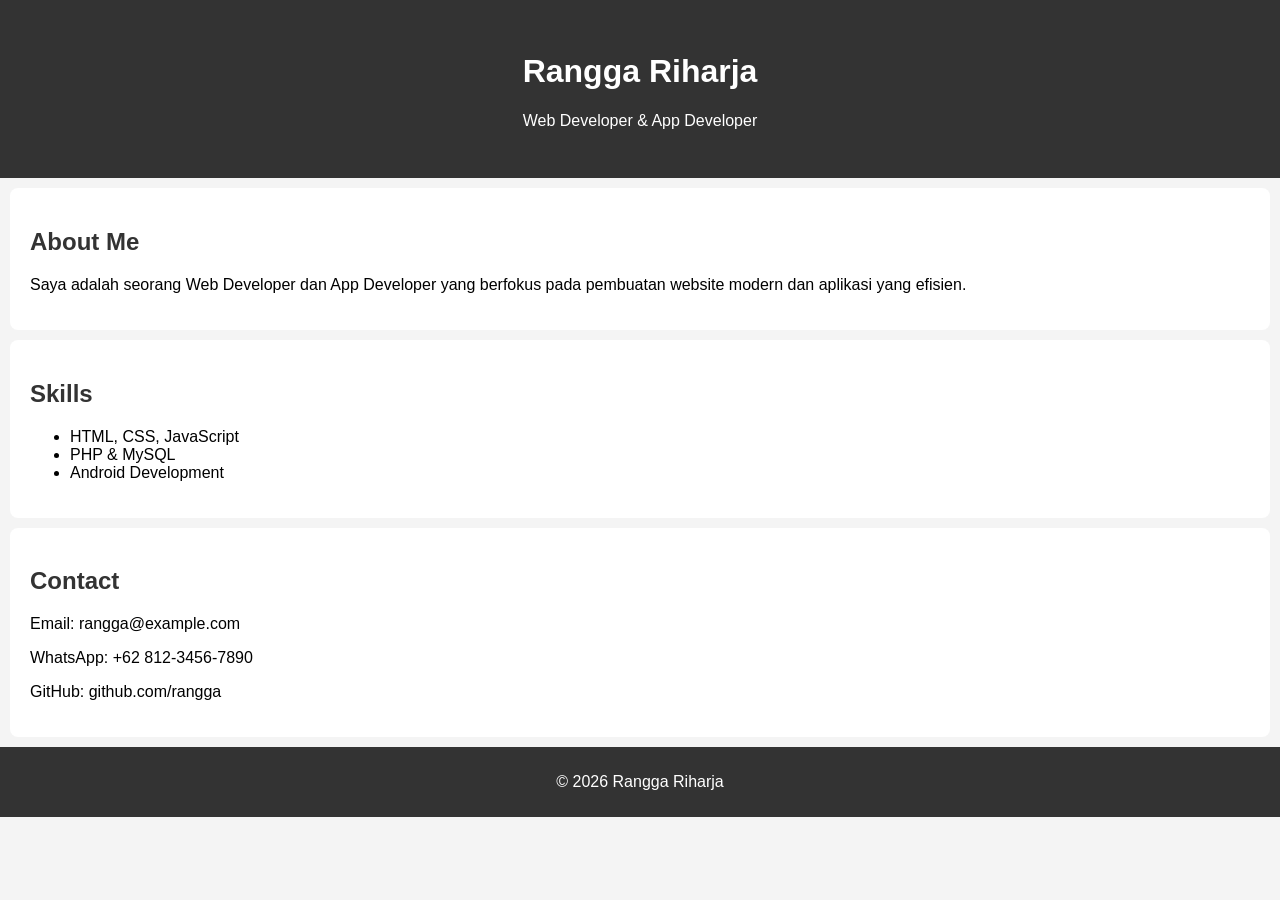
==== index.html @ 04a5b50a "Add files via upload" ====
<!DOCTYPE html>
<html lang="en">
<head>
    <meta charset="UTF-8">
    <meta name="viewport" content="width=device-width, initial-scale=1.0">
    <title>Rangga Riharja - Portfolio</title>
    <link rel="stylesheet" href="style.css">
</head>
<body>
    <header>
        <h1>Rangga Riharja</h1>
        <p>Web Developer & App Developer</p>
    </header>

    <section class="about">
        <h2>About Me</h2>
        <p>Saya adalah seorang Web Developer dan App Developer yang berfokus pada pembuatan website modern dan aplikasi yang efisien.</p>
    </section>

    <section class="skills">
        <h2>Skills</h2>
        <ul>
            <li>HTML, CSS, JavaScript</li>
            <li>PHP & MySQL</li>
            <li>Android Development</li>
        </ul>
    </section>

    <section class="contact">
        <h2>Contact</h2>
        <p>Email: rangga@example.com</p>
        <p>WhatsApp: +62 812-3456-7890</p>
        <p>GitHub: github.com/rangga</p>
    </section>

    <footer>
        <p>© 2026 Rangga Riharja</p>
    </footer>
</body>
</html>
---- style.css ----
body {
    font-family: Arial, sans-serif;
    margin: 0;
    background: #f4f4f4;
}

header {
    background: #333;
    color: white;
    text-align: center;
    padding: 2rem 0;
}

section {
    padding: 20px;
    margin: 10px;
    background: white;
    border-radius: 8px;
}

h2 {
    color: #333;
}

footer {
    text-align: center;
    padding: 10px;
    background: #333;
    color: white;
}
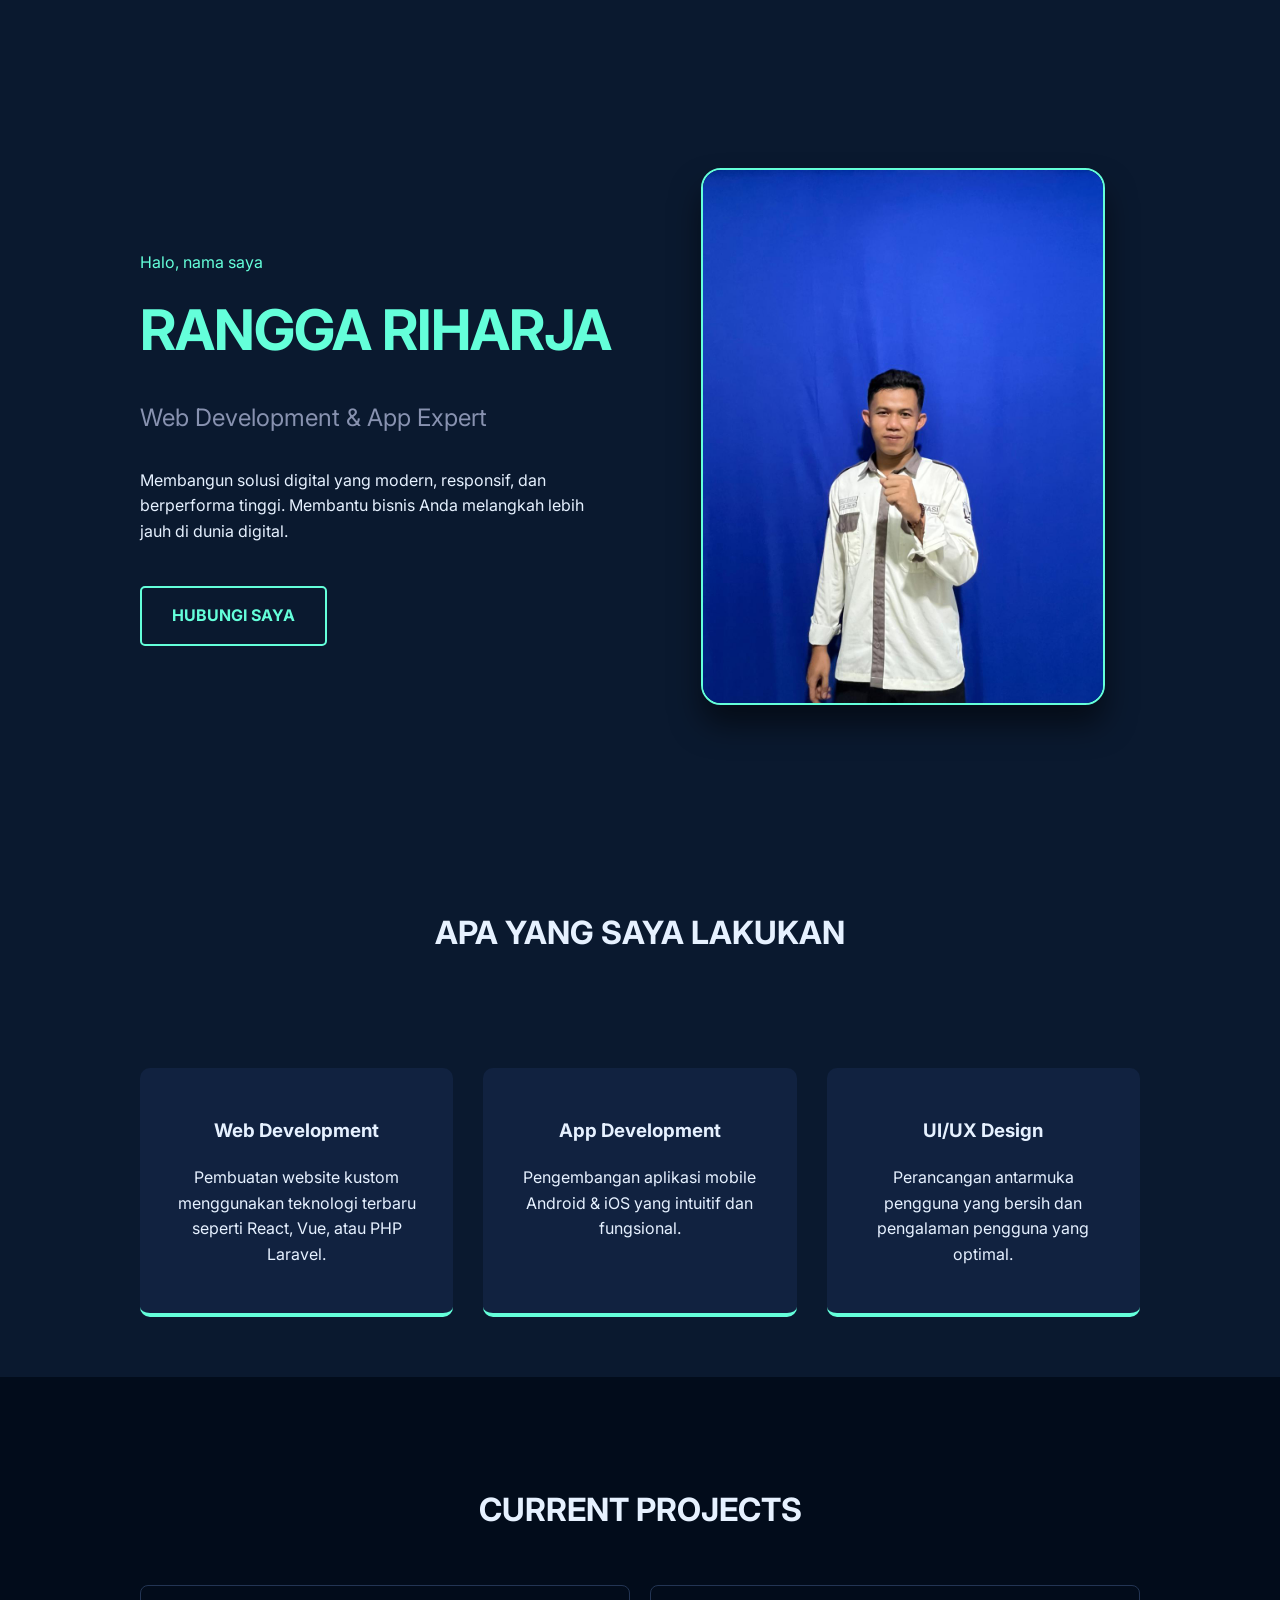
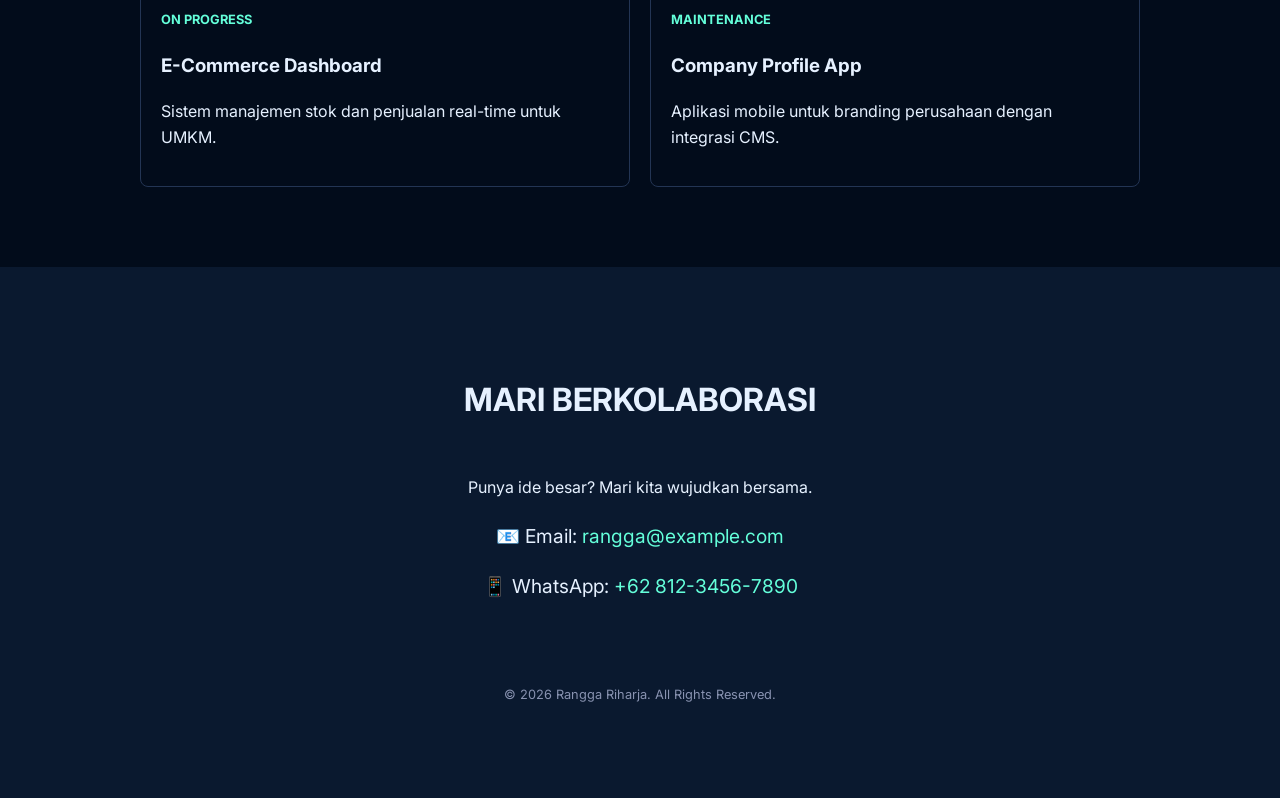
==== commit 20b19896: "Add files via upload" ====
--- a/index.html
+++ b/index.html
@@ -1,40 +1,219 @@
 <!DOCTYPE html>
-<html lang="en">
+<html lang="id">
 <head>
     <meta charset="UTF-8">
     <meta name="viewport" content="width=device-width, initial-scale=1.0">
-    <title>Rangga Riharja - Portfolio</title>
-    <link rel="stylesheet" href="style.css">
+    <title>Rangga Riharja | Web & App Developer</title>
+    <link href="https://fonts.googleapis.com/css2?family=Inter:wght@400;700;900&display=swap" rel="stylesheet">
+    <style>
+        :root {
+            --bg-color: #0a192f;
+            --secondary-bg: #112240;
+            --accent-color: #64ffda;
+            --text-main: #e6f1ff;
+            --text-dim: #8892b0;
+        }
+
+        body {
+            background-color: var(--bg-color);
+            color: var(--text-main);
+            font-family: 'Inter', sans-serif;
+            margin: 0;
+            padding: 0;
+            line-height: 1.6;
+        }
+
+        .container {
+            max-width: 1000px;
+            margin: 0 auto;
+            padding: 0 20px;
+        }
+
+        /* --- HERO SECTION --- */
+        header {
+            padding: 80px 0;
+            display: flex;
+            align-items: center;
+            gap: 50px;
+            min-height: 80vh;
+        }
+
+        .hero-text { flex: 1; }
+        
+        .hero-image {
+            flex: 1;
+            text-align: center;
+            position: relative;
+        }
+
+        .hero-image img {
+            width: 100%;
+            max-width: 400px;
+            border-radius: 20px;
+            box-shadow: 0 20px 30px rgba(0,0,0,0.5);
+            border: 2px solid var(--accent-color);
+        }
+
+        h1 {
+            font-size: 3.5rem;
+            margin: 0;
+            color: var(--accent-color);
+            text-transform: uppercase;
+            letter-spacing: -1px;
+        }
+
+        .subtitle {
+            font-size: 1.5rem;
+            color: var(--text-dim);
+            margin-bottom: 30px;
+            font-weight: 400;
+        }
+
+        .btn {
+            background: transparent;
+            border: 2px solid var(--accent-color);
+            color: var(--accent-color);
+            padding: 15px 30px;
+            text-decoration: none;
+            font-weight: bold;
+            border-radius: 5px;
+            transition: 0.3s;
+            display: inline-block;
+        }
+
+        .btn:hover {
+            background: rgba(100, 255, 218, 0.1);
+        }
+
+        /* --- SERVICES SECTION --- */
+        .section-title {
+            text-align: center;
+            font-size: 2rem;
+            margin-bottom: 50px;
+            text-transform: uppercase;
+        }
+
+        .services {
+            display: grid;
+            grid-template-columns: repeat(auto-fit, minmax(250px, 1fr));
+            gap: 30px;
+            padding: 60px 0;
+        }
+
+        .card {
+            background: var(--secondary-bg);
+            padding: 30px;
+            border-radius: 10px;
+            text-align: center;
+            border-bottom: 4px solid var(--accent-color);
+        }
+
+        /* --- CURRENT PROJECTS --- */
+        .projects {
+            background: #020c1b;
+            padding: 80px 0;
+        }
+
+        .project-list {
+            display: grid;
+            grid-template-columns: 1fr 1fr;
+            gap: 20px;
+        }
+
+        .project-item {
+            padding: 20px;
+            border: 1px solid #233554;
+            border-radius: 8px;
+        }
+
+        .status {
+            color: var(--accent-color);
+            font-size: 0.8rem;
+            font-weight: bold;
+        }
+
+        /* --- CONTACT --- */
+        footer {
+            padding: 80px 0;
+            text-align: center;
+        }
+
+        .contact-info {
+            font-size: 1.2rem;
+            margin-top: 20px;
+        }
+
+        @media (max-width: 768px) {
+            header { flex-direction: column-reverse; text-align: center; }
+            h1 { font-size: 2.5rem; }
+            .project-list { grid-template-columns: 1fr; }
+        }
+    </style>
 </head>
 <body>
-    <header>
-        <h1>Rangga Riharja</h1>
-        <p>Web Developer & App Developer</p>
-    </header>
-
-    <section class="about">
-        <h2>About Me</h2>
-        <p>Saya adalah seorang Web Developer dan App Developer yang berfokus pada pembuatan website modern dan aplikasi yang efisien.</p>
+
+    <div class="container">
+        <header>
+            <div class="hero-text">
+                <p style="color: var(--accent-color); margin-bottom: 10px;">Halo, nama saya</p>
+                <h1>Rangga Riharja</h1>
+                <p class="subtitle">Web Development & App Expert</p>
+                <p>Membangun solusi digital yang modern, responsif, dan berperforma tinggi. Membantu bisnis Anda melangkah lebih jauh di dunia digital.</p>
+                <br>
+                <a href="#contact" class="btn">HUBUNGI SAYA</a>
+            </div>
+            <div class="hero-image">
+                <img src="rangga.jpg" alt="Rangga Riharja">
+            </div>
+        </header>
+
+        <h2 class="section-title">Apa Yang Saya Lakukan</h2>
+        <div class="services">
+            <div class="card">
+                <h3>Web Development</h3>
+                <p>Pembuatan website kustom menggunakan teknologi terbaru seperti React, Vue, atau PHP Laravel.</p>
+            </div>
+            <div class="card">
+                <h3>App Development</h3>
+                <p>Pengembangan aplikasi mobile Android & iOS yang intuitif dan fungsional.</p>
+            </div>
+            <div class="card">
+                <h3>UI/UX Design</h3>
+                <p>Perancangan antarmuka pengguna yang bersih dan pengalaman pengguna yang optimal.</p>
+            </div>
+        </div>
+    </div>
+
+    <section class="projects">
+        <div class="container">
+            <h2 class="section-title">Current Projects</h2>
+            <div class="project-list">
+                <div class="project-item">
+                    <span class="status">ON PROGRESS</span>
+                    <h3>E-Commerce Dashboard</h3>
+                    <p>Sistem manajemen stok dan penjualan real-time untuk UMKM.</p>
+                </div>
+                <div class="project-item">
+                    <span class="status">MAINTENANCE</span>
+                    <h3>Company Profile App</h3>
+                    <p>Aplikasi mobile untuk branding perusahaan dengan integrasi CMS.</p>
+                </div>
+            </div>
+        </div>
     </section>
 
-    <section class="skills">
-        <h2>Skills</h2>
-        <ul>
-            <li>HTML, CSS, JavaScript</li>
-            <li>PHP & MySQL</li>
-            <li>Android Development</li>
-        </ul>
-    </section>
-
-    <section class="contact">
-        <h2>Contact</h2>
-        <p>Email: rangga@example.com</p>
-        <p>WhatsApp: +62 812-3456-7890</p>
-        <p>GitHub: github.com/rangga</p>
-    </section>
-
-    <footer>
-        <p>© 2026 Rangga Riharja</p>
+    <footer id="contact">
+        <div class="container">
+            <h2 class="section-title">Mari Berkolaborasi</h2>
+            <p>Punya ide besar? Mari kita wujudkan bersama.</p>
+            <div class="contact-info">
+                <p>📧 Email: <span style="color: var(--accent-color)">rangga@example.com</span></p>
+                <p>📱 WhatsApp: <span style="color: var(--accent-color)">+62 812-3456-7890</span></p>
+            </div>
+            <br><br>
+            <p style="font-size: 0.8rem; color: var(--text-dim)">&copy; 2026 Rangga Riharja. All Rights Reserved.</p>
+        </div>
     </footer>
+
 </body>
-</html>
+</html>
